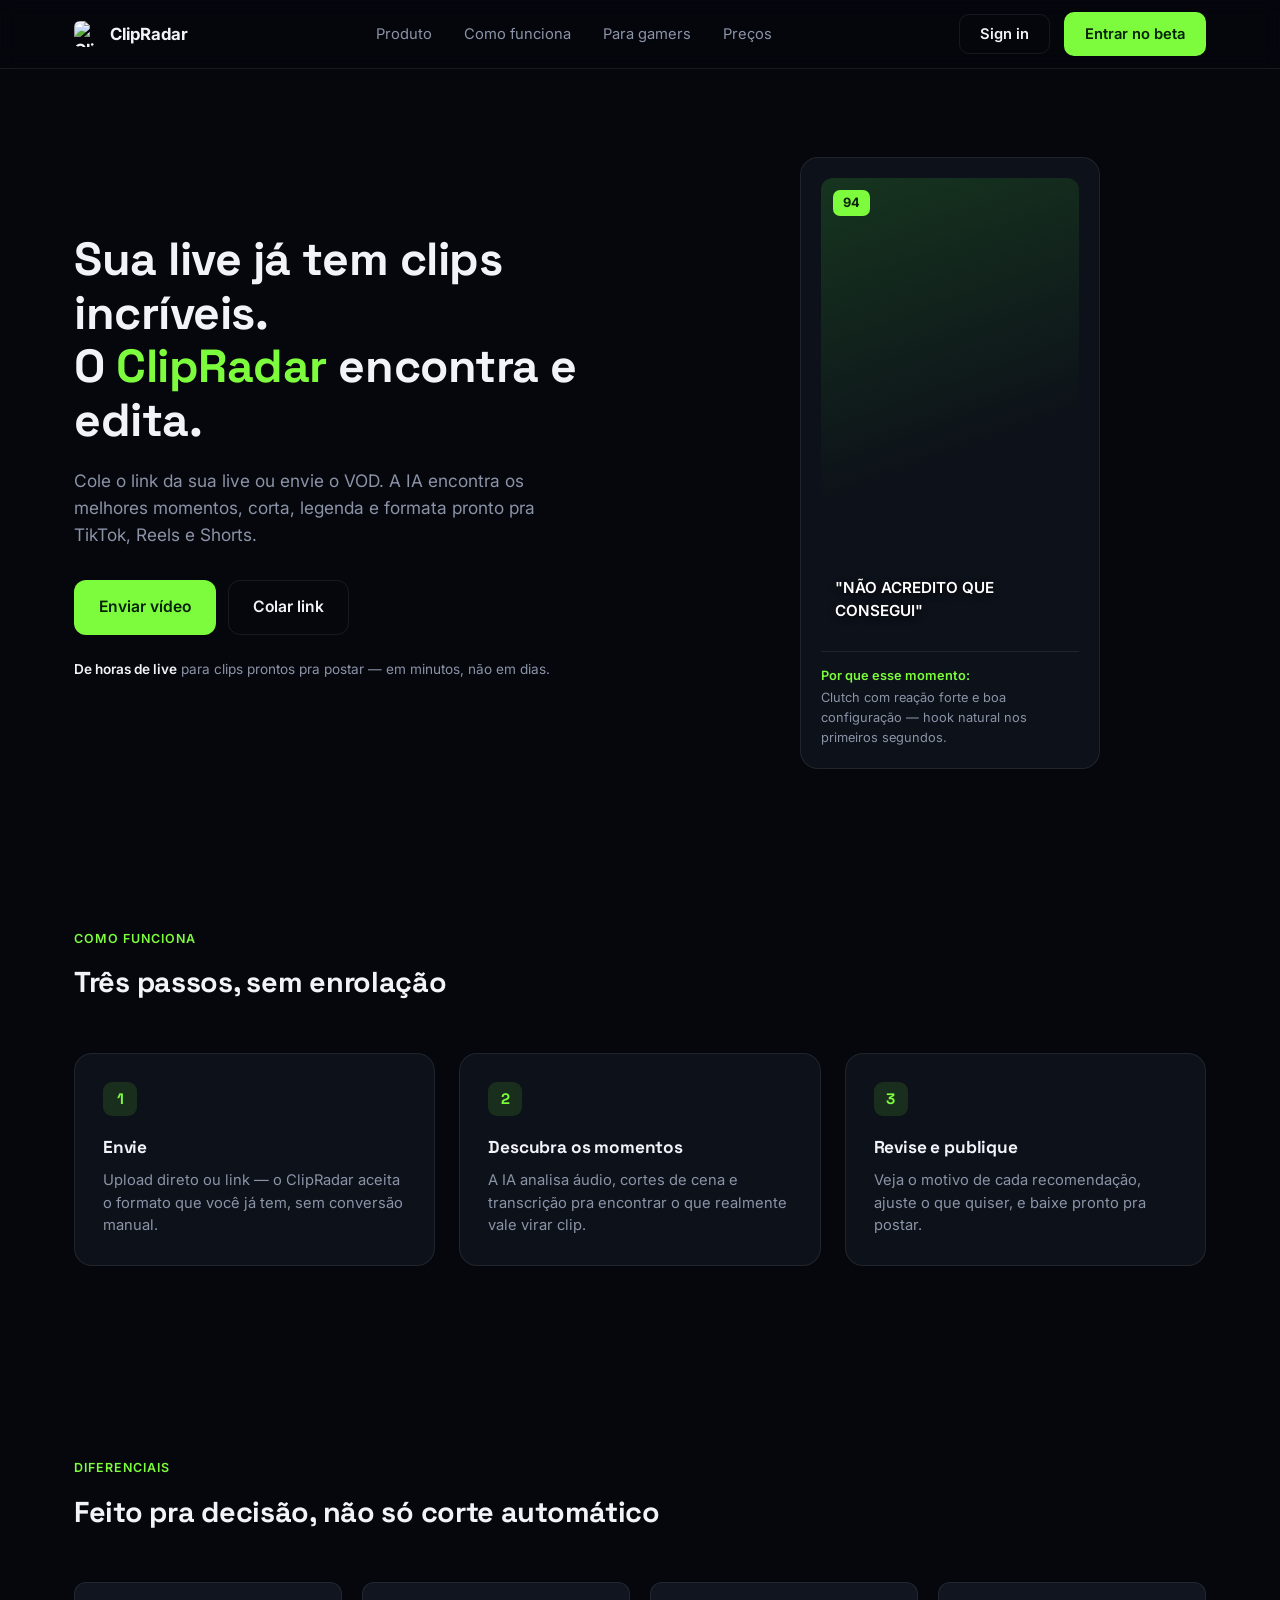
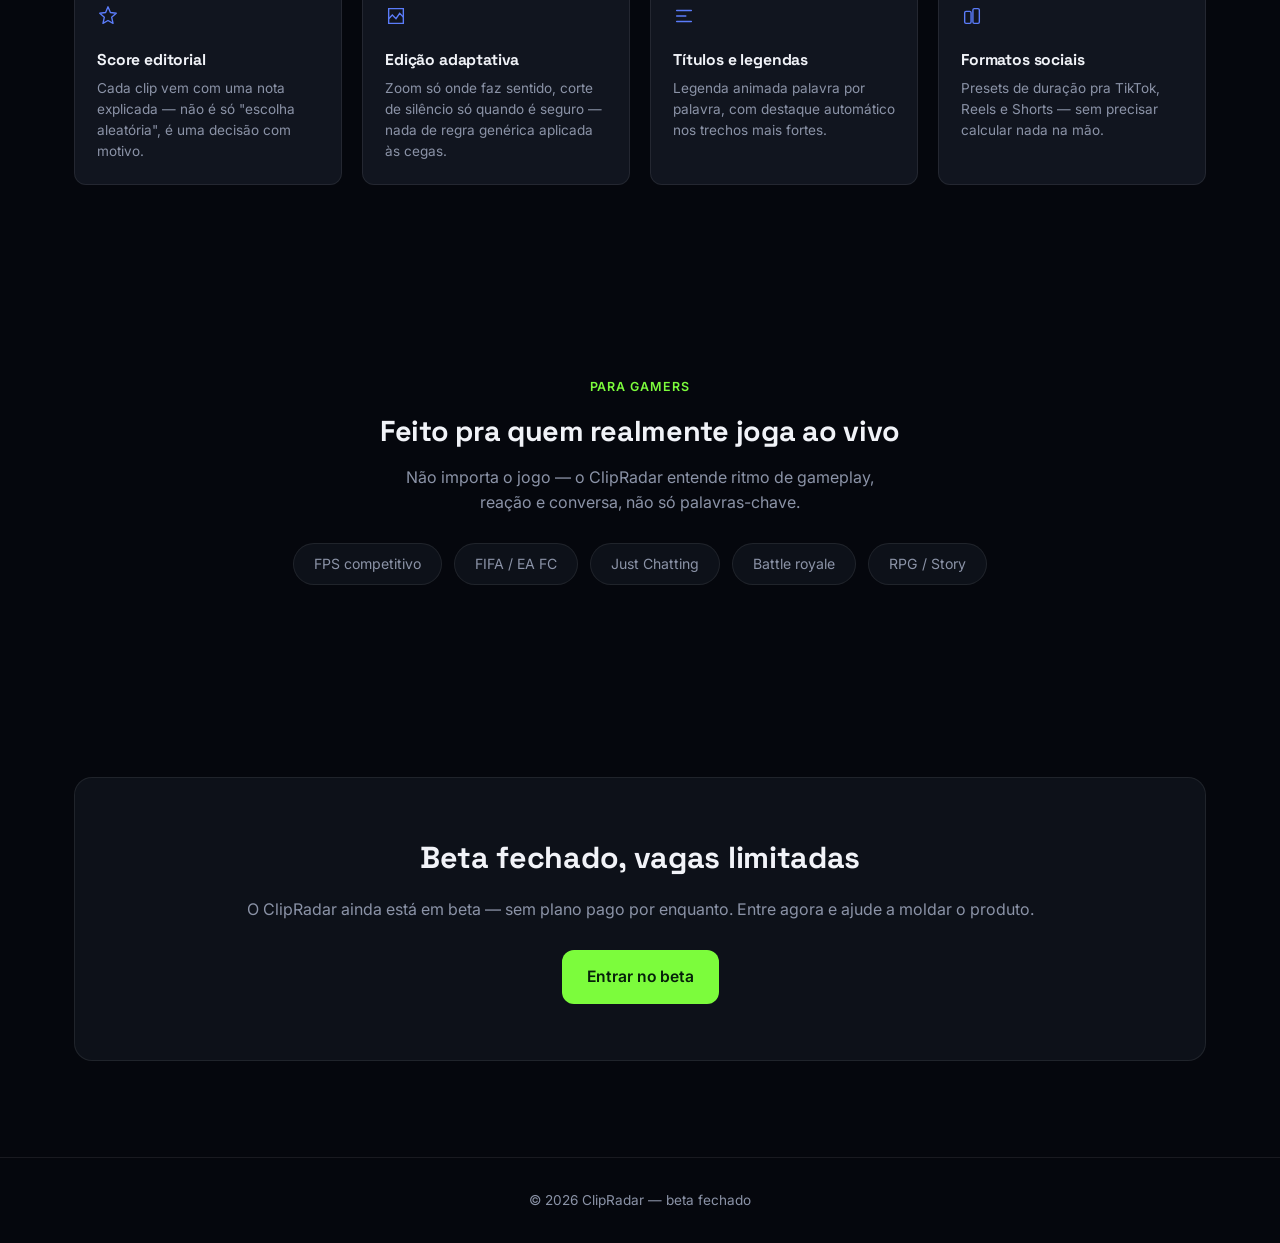
==== web/landing.html @ 2d44263a "Restauracao completa + Fase 1: config central expandida" ====
<!DOCTYPE html>
<html lang="pt-BR">
<head>
<meta charset="UTF-8">
<meta name="viewport" content="width=device-width, initial-scale=1.0">
<title>ClipRadar — Edição de clips com IA para gamers e criadores</title>
<link rel="icon" type="image/png" href="/assets/logo.png">
<link rel="preconnect" href="https://fonts.googleapis.com">
<link href="https://fonts.googleapis.com/css2?family=Space+Grotesk:wght@500;600;700&family=Inter:wght@400;500;600&display=swap" rel="stylesheet">
<style>
  :root {
    --bg-void: #05070d;
    --bg-panel: #0d1119;
    --bg-panel-2: #11151f;
    --border-subtle: rgba(255,255,255,0.08);
    --accent-lime: #7CFC3C;
    --accent-lime-soft: rgba(124,252,60,0.12);
    --accent-secondary: #5B7CFA;
    --text-primary: #F1F3F8;
    --text-muted: #8B93A7;
    --radius-md: 12px;
    --radius-lg: 18px;
  }
  * { box-sizing: border-box; }
  html { scroll-behavior: smooth; }
  body {
    margin: 0;
    background: var(--bg-void);
    color: var(--text-primary);
    font-family: 'Inter', sans-serif;
    -webkit-font-smoothing: antialiased;
    line-height: 1.55;
  }
  a { color: inherit; text-decoration: none; }
  .wrap { max-width: 1180px; margin: 0 auto; padding: 0 24px; }
  h1, h2, h3 { font-family: 'Space Grotesk', sans-serif; margin: 0; letter-spacing: -0.01em; }
  section { padding: 96px 0; }
  .eyebrow { font-size: 0.78rem; font-weight: 600; color: var(--accent-lime); text-transform: uppercase; letter-spacing: 0.08em; margin-bottom: 12px; }

  /* ---------- Header ---------- */
  header {
    position: sticky; top: 0; z-index: 50;
    background: rgba(5,7,13,0.85); backdrop-filter: blur(10px);
    border-bottom: 1px solid var(--border-subtle);
  }
  .header-inner { display: flex; align-items: center; justify-content: space-between; height: 68px; }
  .brand { display: flex; align-items: center; gap: 10px; font-weight: 700; font-size: 1.05rem; }
  .brand-mark { width: 26px; height: 26px; border-radius: 6px; object-fit: cover; }
  nav.main-nav { display: flex; align-items: center; gap: 32px; }
  nav.main-nav a { font-size: 0.92rem; color: var(--text-muted); transition: color 0.15s; }
  nav.main-nav a:hover { color: var(--text-primary); }
  .header-actions { display: flex; align-items: center; gap: 14px; }
  .btn {
    display: inline-flex; align-items: center; justify-content: center; gap: 8px;
    font-family: 'Inter', sans-serif; font-weight: 600; font-size: 0.92rem;
    padding: 10px 20px; border-radius: 10px; border: 1px solid transparent;
    cursor: pointer; transition: all 0.15s;
  }
  .btn-primary { background: var(--accent-lime); color: #06210a; }
  .btn-primary:hover { filter: brightness(1.08); transform: translateY(-1px); }
  .btn-secondary { background: transparent; color: var(--text-primary); border-color: var(--border-subtle); }
  .btn-secondary:hover { border-color: rgba(255,255,255,0.2); }
  .btn:focus-visible { outline: 2px solid var(--accent-secondary); outline-offset: 2px; }

  .menu-toggle { display: none; background: none; border: none; color: var(--text-primary); cursor: pointer; padding: 6px; }

  /* ---------- Hero ---------- */
  .hero { padding: 88px 0 64px; }
  .hero-grid { display: grid; grid-template-columns: 1.05fr 0.95fr; gap: 56px; align-items: center; }
  .hero h1 { font-size: 2.9rem; line-height: 1.16; font-weight: 700; margin-bottom: 20px; }
  .hero h1 .hl { color: var(--accent-lime); }
  .hero p.subtitle { font-size: 1.08rem; color: var(--text-muted); max-width: 46ch; margin-bottom: 32px; }
  .hero-actions { display: flex; gap: 12px; flex-wrap: wrap; margin-bottom: 24px; }
  .btn-lg { padding: 14px 24px; font-size: 0.98rem; border-radius: 12px; }
  .proof-line { font-size: 0.85rem; color: var(--text-muted); }
  .proof-line strong { color: var(--text-primary); font-weight: 600; }

  /* Mockup card */
  .mockup-card {
    background: var(--bg-panel); border: 1px solid var(--border-subtle); border-radius: var(--radius-lg);
    padding: 20px; max-width: 300px; margin: 0 auto;
  }
  .mockup-video {
    aspect-ratio: 9/16; border-radius: var(--radius-md); overflow: hidden; position: relative;
    background: linear-gradient(160deg, #16351f 0%, #0d1119 60%);
    display: flex; align-items: flex-end; padding: 14px;
  }
  .mockup-score {
    position: absolute; top: 12px; left: 12px;
    background: var(--accent-lime); color: #06210a; font-weight: 700; font-size: 0.8rem;
    padding: 3px 10px; border-radius: 7px;
  }
  .mockup-caption {
    color: white; font-weight: 600; font-size: 0.95rem; text-shadow: 0 2px 6px rgba(0,0,0,0.6);
  }
  .mockup-reason {
    margin-top: 14px; font-size: 0.8rem; color: var(--text-muted); padding-top: 14px;
    border-top: 1px solid var(--border-subtle);
  }
  .mockup-reason strong { color: var(--accent-lime); font-weight: 600; display: block; margin-bottom: 3px; }

  /* ---------- Como funciona ---------- */
  .steps-grid { display: grid; grid-template-columns: repeat(3, 1fr); gap: 24px; margin-top: 48px; }
  .step-card {
    background: var(--bg-panel); border: 1px solid var(--border-subtle); border-radius: var(--radius-lg);
    padding: 28px;
  }
  .step-number {
    width: 34px; height: 34px; border-radius: 9px; background: var(--accent-lime-soft);
    color: var(--accent-lime); font-weight: 700; font-family: 'Space Grotesk', sans-serif;
    display: flex; align-items: center; justify-content: center; margin-bottom: 18px; font-size: 0.95rem;
  }
  .step-card h3 { font-size: 1.08rem; margin-bottom: 8px; }
  .step-card p { color: var(--text-muted); font-size: 0.92rem; margin: 0; }

  /* ---------- Diferenciais ---------- */
  .diff-grid { display: grid; grid-template-columns: repeat(4, 1fr); gap: 20px; margin-top: 48px; }
  .diff-card { background: var(--bg-panel-2); border: 1px solid var(--border-subtle); border-radius: var(--radius-md); padding: 22px; }
  .diff-icon { color: var(--accent-secondary); margin-bottom: 14px; }
  .diff-card h3 { font-size: 0.98rem; margin-bottom: 6px; }
  .diff-card p { font-size: 0.85rem; color: var(--text-muted); margin: 0; }

  /* ---------- Gaming ---------- */
  .gaming-section { text-align: center; }
  .game-pills { display: flex; gap: 12px; justify-content: center; flex-wrap: wrap; margin-top: 28px; }
  .game-pill {
    background: var(--bg-panel); border: 1px solid var(--border-subtle); border-radius: 999px;
    padding: 9px 20px; font-size: 0.88rem; color: var(--text-muted);
  }

  /* ---------- CTA final ---------- */
  .final-cta {
    background: var(--bg-panel); border: 1px solid var(--border-subtle); border-radius: var(--radius-lg);
    padding: 56px; text-align: center;
  }
  .final-cta h2 { font-size: 1.9rem; margin-bottom: 14px; }
  .final-cta p { color: var(--text-muted); margin-bottom: 28px; }

  footer { border-top: 1px solid var(--border-subtle); padding: 32px 0; color: var(--text-muted); font-size: 0.85rem; text-align: center; }

  /* ---------- Modal "em breve" ---------- */
  .modal-backdrop {
    position: fixed; inset: 0; background: rgba(5,7,13,0.7); backdrop-filter: blur(3px);
    display: none; align-items: center; justify-content: center; z-index: 100;
  }
  .modal-backdrop.open { display: flex; }
  .modal-box {
    background: var(--bg-panel); border: 1px solid var(--border-subtle); border-radius: var(--radius-lg);
    padding: 32px; max-width: 380px; text-align: center;
  }
  .modal-box h3 { font-size: 1.15rem; margin-bottom: 10px; }
  .modal-box p { color: var(--text-muted); font-size: 0.9rem; margin-bottom: 24px; }

  @media (max-width: 880px) {
    nav.main-nav { display: none; }
    .menu-toggle { display: block; }
    .hero-grid { grid-template-columns: 1fr; }
    .hero h1 { font-size: 2.1rem; }
    .steps-grid, .diff-grid { grid-template-columns: 1fr 1fr; }
    section { padding: 64px 0; }
  }
  @media (max-width: 520px) {
    .steps-grid, .diff-grid { grid-template-columns: 1fr; }
    .hero-actions { flex-direction: column; }
    .header-actions .btn-secondary { display: none; }
  }
</style>
</head>
<body>

<header>
  <div class="wrap header-inner">
    <div class="brand">
      <img class="brand-mark" src="/assets/logo.png" alt="ClipRadar">
      ClipRadar
    </div>
    <nav class="main-nav">
      <a href="#produto">Produto</a>
      <a href="#como-funciona">Como funciona</a>
      <a href="#gamers">Para gamers</a>
      <a href="#precos">Preços</a>
    </nav>
    <div class="header-actions">
      <button class="btn btn-secondary" id="signInBtn">Sign in</button>
      <a class="btn btn-primary" href="/login">Entrar no beta</a>
      <button class="menu-toggle" id="menuToggle" aria-label="Abrir menu">
        <svg width="22" height="22" viewBox="0 0 24 24" fill="none"><path d="M4 7h16M4 12h16M4 17h16" stroke="currentColor" stroke-width="1.8" stroke-linecap="round"/></svg>
      </button>
    </div>
  </div>
</header>

<main>
  <section class="hero" id="produto">
    <div class="wrap hero-grid">
      <div>
        <h1>Sua live já tem clips incríveis.<br>O <span class="hl">ClipRadar</span> encontra e edita.</h1>
        <p class="subtitle">Cole o link da sua live ou envie o VOD. A IA encontra os melhores momentos, corta, legenda e formata pronto pra TikTok, Reels e Shorts.</p>
        <div class="hero-actions">
          <a class="btn btn-primary btn-lg" href="/login">Enviar vídeo</a>
          <a class="btn btn-secondary btn-lg" href="/login">Colar link</a>
        </div>
        <p class="proof-line"><strong>De horas de live</strong> para clips prontos pra postar — em minutos, não em dias.</p>
      </div>
      <div class="mockup-card">
        <div class="mockup-video">
          <div class="mockup-score">94</div>
          <div class="mockup-caption">"NÃO ACREDITO QUE CONSEGUI"</div>
        </div>
        <div class="mockup-reason">
          <strong>Por que esse momento:</strong>
          Clutch com reação forte e boa configuração — hook natural nos primeiros segundos.
        </div>
      </div>
    </div>
  </section>

  <section id="como-funciona">
    <div class="wrap">
      <div class="eyebrow">Como funciona</div>
      <h2 style="font-size:1.8rem;">Três passos, sem enrolação</h2>
      <div class="steps-grid">
        <div class="step-card">
          <div class="step-number">1</div>
          <h3>Envie</h3>
          <p>Upload direto ou link — o ClipRadar aceita o formato que você já tem, sem conversão manual.</p>
        </div>
        <div class="step-card">
          <div class="step-number">2</div>
          <h3>Descubra os momentos</h3>
          <p>A IA analisa áudio, cortes de cena e transcrição pra encontrar o que realmente vale virar clip.</p>
        </div>
        <div class="step-card">
          <div class="step-number">3</div>
          <h3>Revise e publique</h3>
          <p>Veja o motivo de cada recomendação, ajuste o que quiser, e baixe pronto pra postar.</p>
        </div>
      </div>
    </div>
  </section>

  <section>
    <div class="wrap">
      <div class="eyebrow">Diferenciais</div>
      <h2 style="font-size:1.8rem;">Feito pra decisão, não só corte automático</h2>
      <div class="diff-grid">
        <div class="diff-card">
          <div class="diff-icon"><svg width="22" height="22" viewBox="0 0 24 24" fill="none"><path d="M12 2l2.6 6.2L21 9l-5 4.3 1.5 6.7L12 16.9 6.5 20l1.5-6.7L3 9l6.4-.8L12 2z" stroke="currentColor" stroke-width="1.5" stroke-linejoin="round"/></svg></div>
          <h3>Score editorial</h3>
          <p>Cada clip vem com uma nota explicada — não é só "escolha aleatória", é uma decisão com motivo.</p>
        </div>
        <div class="diff-card">
          <div class="diff-icon"><svg width="22" height="22" viewBox="0 0 24 24" fill="none"><path d="M4 4h16v16H4z" stroke="currentColor" stroke-width="1.5"/><path d="M4 15l4-4 4 4 4-6 4 4" stroke="currentColor" stroke-width="1.5" fill="none"/></svg></div>
          <h3>Edição adaptativa</h3>
          <p>Zoom só onde faz sentido, corte de silêncio só quando é seguro — nada de regra genérica aplicada às cegas.</p>
        </div>
        <div class="diff-card">
          <div class="diff-icon"><svg width="22" height="22" viewBox="0 0 24 24" fill="none"><path d="M4 6h16M4 12h10M4 18h16" stroke="currentColor" stroke-width="1.5" stroke-linecap="round"/></svg></div>
          <h3>Títulos e legendas</h3>
          <p>Legenda animada palavra por palavra, com destaque automático nos trechos mais fortes.</p>
        </div>
        <div class="diff-card">
          <div class="diff-icon"><svg width="22" height="22" viewBox="0 0 24 24" fill="none"><rect x="4" y="7" width="7" height="13" rx="1.5" stroke="currentColor" stroke-width="1.5"/><rect x="13" y="4" width="7" height="16" rx="1.5" stroke="currentColor" stroke-width="1.5"/></svg></div>
          <h3>Formatos sociais</h3>
          <p>Presets de duração pra TikTok, Reels e Shorts — sem precisar calcular nada na mão.</p>
        </div>
      </div>
    </div>
  </section>

  <section id="gamers" class="gaming-section">
    <div class="wrap">
      <div class="eyebrow">Para gamers</div>
      <h2 style="font-size:1.8rem;">Feito pra quem realmente joga ao vivo</h2>
      <p style="color:var(--text-muted); max-width:52ch; margin:12px auto 0;">Não importa o jogo — o ClipRadar entende ritmo de gameplay, reação e conversa, não só palavras-chave.</p>
      <div class="game-pills">
        <div class="game-pill">FPS competitivo</div>
        <div class="game-pill">FIFA / EA FC</div>
        <div class="game-pill">Just Chatting</div>
        <div class="game-pill">Battle royale</div>
        <div class="game-pill">RPG / Story</div>
      </div>
    </div>
  </section>

  <section id="precos">
    <div class="wrap">
      <div class="final-cta">
        <h2>Beta fechado, vagas limitadas</h2>
        <p>O ClipRadar ainda está em beta — sem plano pago por enquanto. Entre agora e ajude a moldar o produto.</p>
        <a class="btn btn-primary btn-lg" href="/login">Entrar no beta</a>
      </div>
    </div>
  </section>
</main>

<footer>
  <div class="wrap">© 2026 ClipRadar — beta fechado</div>
</footer>

<div class="modal-backdrop" id="modalBackdrop">
  <div class="modal-box">
    <h3>Login em breve</h3>
    <p>Contas de usuário ainda não existem nesse beta — por enquanto, é só entrar direto e usar.</p>
    <button class="btn btn-primary" id="modalCloseBtn">Entendi</button>
  </div>
</div>

<script>
  const modalBackdrop = document.getElementById('modalBackdrop');
  document.getElementById('signInBtn').addEventListener('click', () => modalBackdrop.classList.add('open'));
  document.getElementById('modalCloseBtn').addEventListener('click', () => modalBackdrop.classList.remove('open'));
  modalBackdrop.addEventListener('click', (e) => { if (e.target === modalBackdrop) modalBackdrop.classList.remove('open'); });
</script>
</body>
</html>
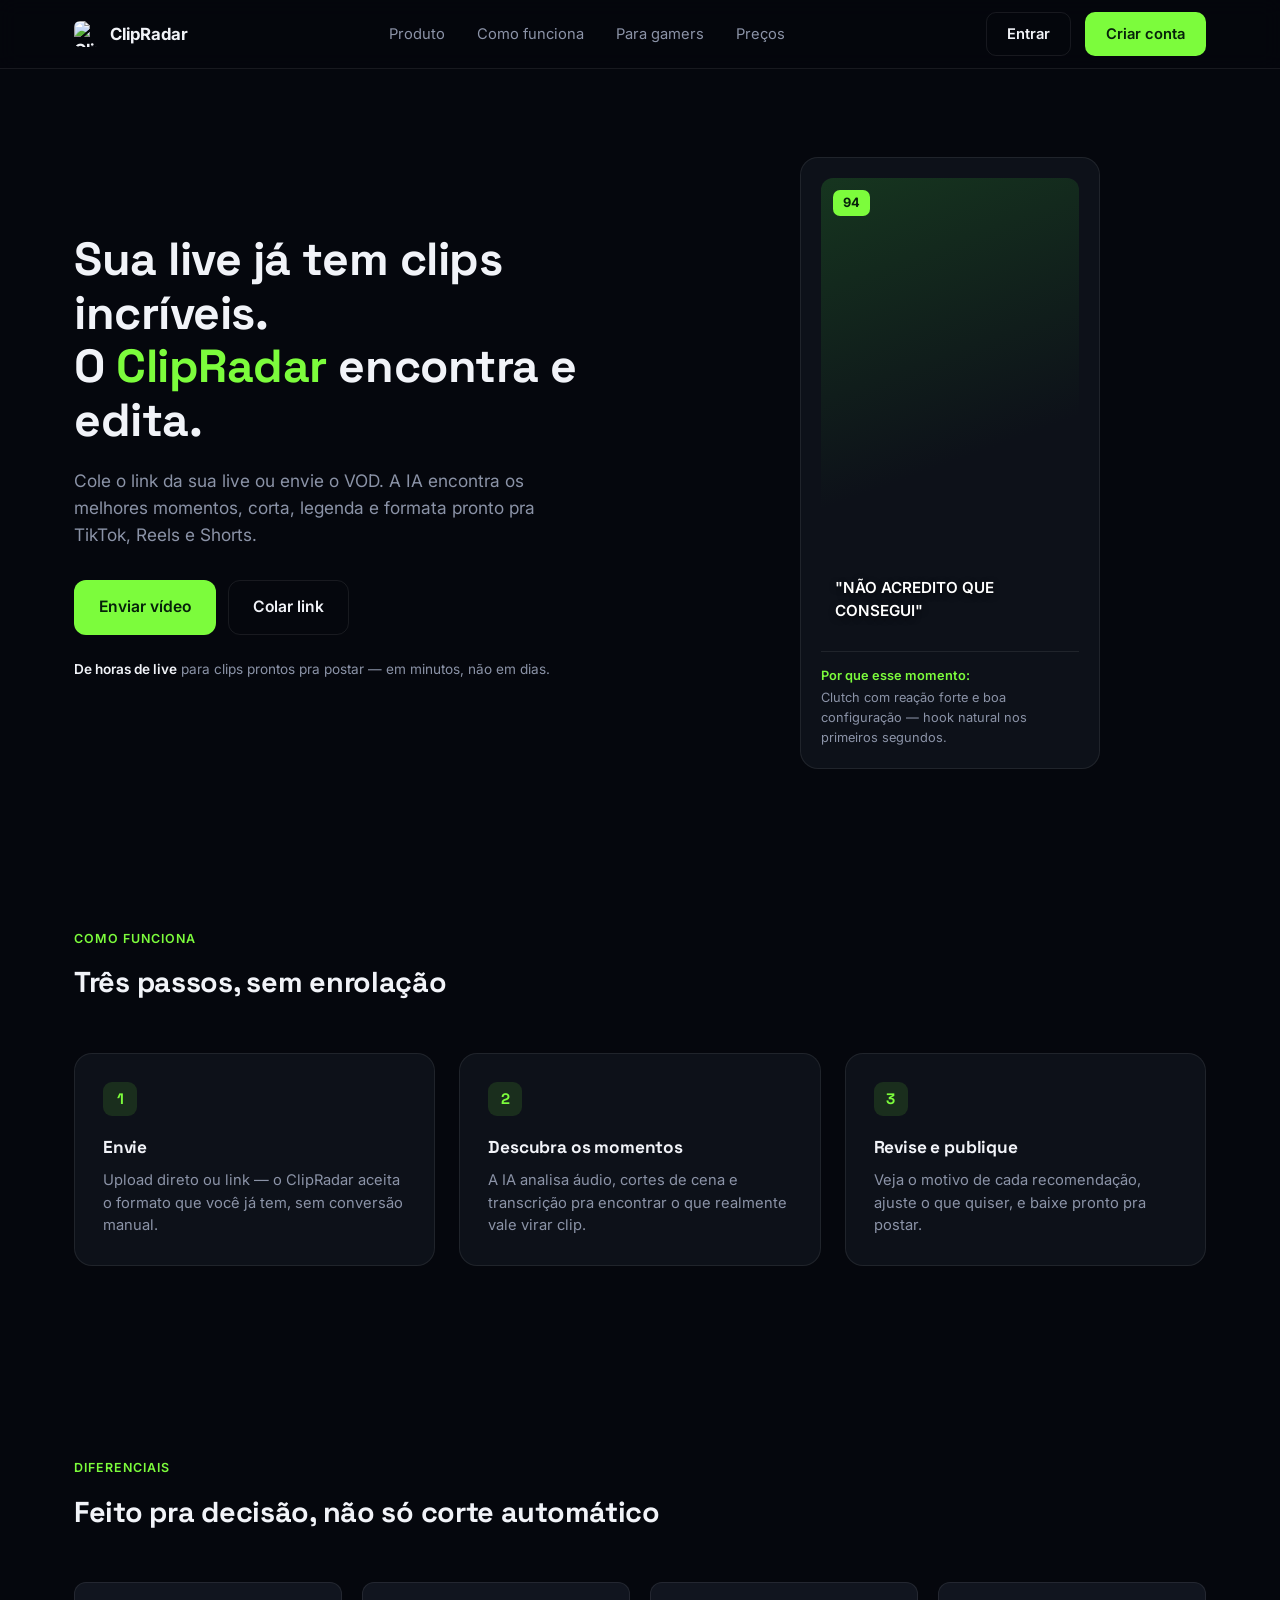
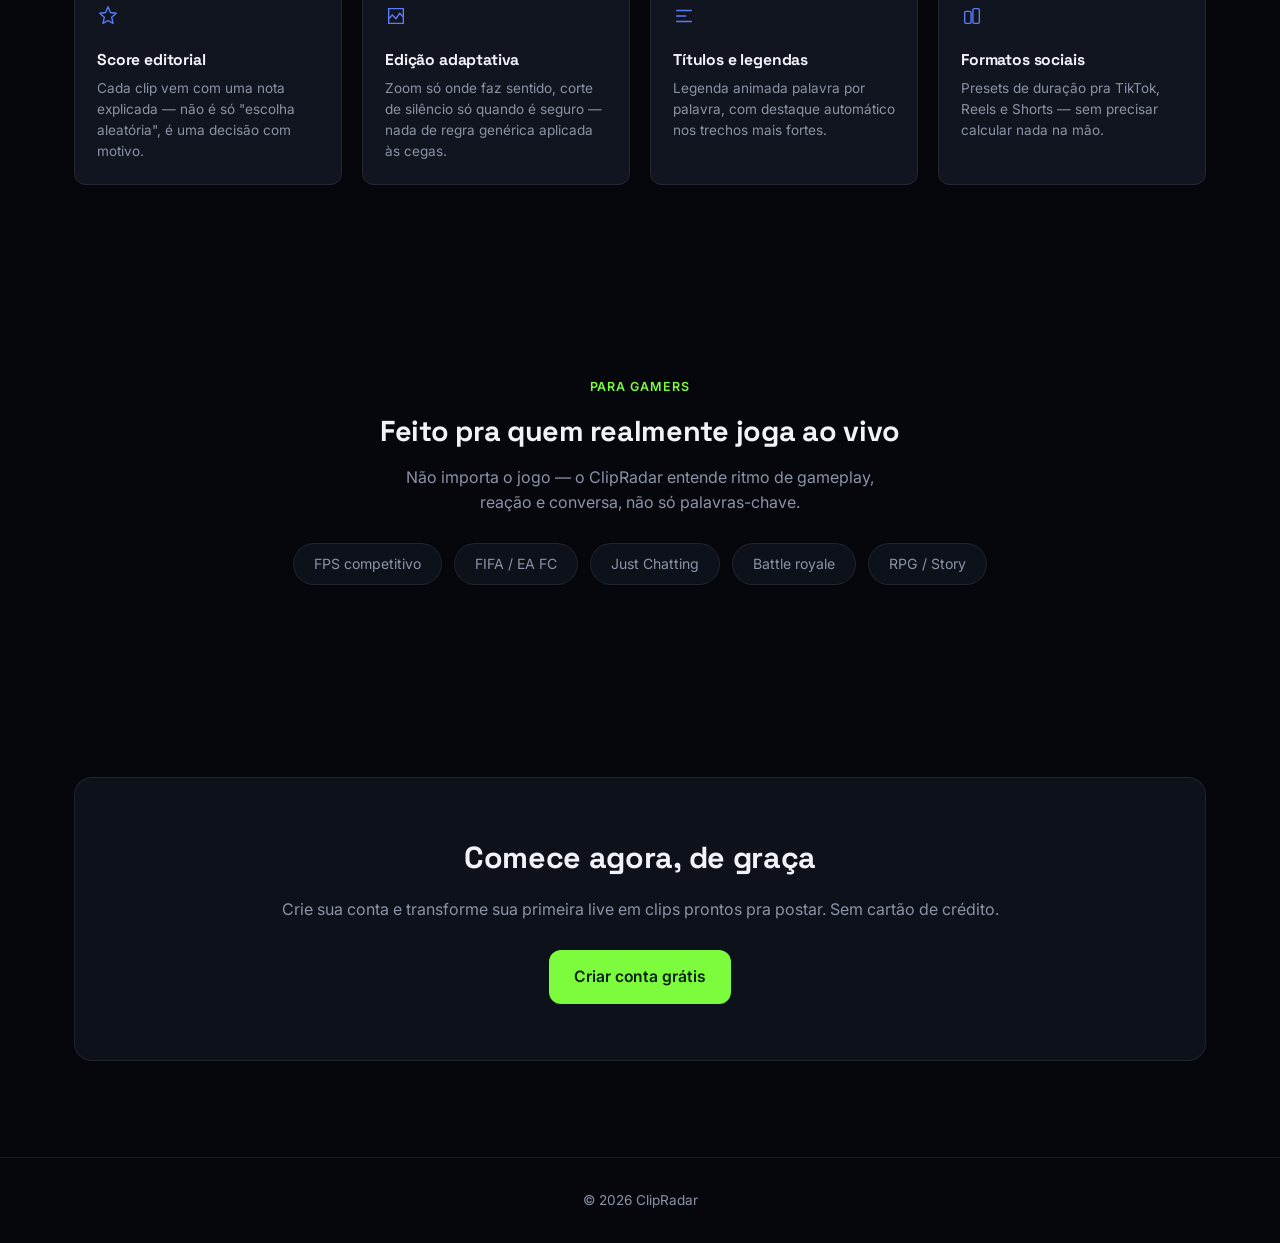
==== commit f72ca8ca: "fase 7 a 10" ====
--- a/web/landing.html
+++ b/web/landing.html
@@ -181,8 +181,8 @@
       <a href="#precos">Preços</a>
     </nav>
     <div class="header-actions">
-      <button class="btn btn-secondary" id="signInBtn">Sign in</button>
-      <a class="btn btn-primary" href="/login">Entrar no beta</a>
+      <a class="btn btn-secondary" href="/login">Entrar</a>
+      <a class="btn btn-primary" href="/login?signup=1">Criar conta</a>
       <button class="menu-toggle" id="menuToggle" aria-label="Abrir menu">
         <svg width="22" height="22" viewBox="0 0 24 24" fill="none"><path d="M4 7h16M4 12h16M4 17h16" stroke="currentColor" stroke-width="1.8" stroke-linecap="round"/></svg>
       </button>
@@ -197,8 +197,8 @@
         <h1>Sua live já tem clips incríveis.<br>O <span class="hl">ClipRadar</span> encontra e edita.</h1>
         <p class="subtitle">Cole o link da sua live ou envie o VOD. A IA encontra os melhores momentos, corta, legenda e formata pronto pra TikTok, Reels e Shorts.</p>
         <div class="hero-actions">
-          <a class="btn btn-primary btn-lg" href="/login">Enviar vídeo</a>
-          <a class="btn btn-secondary btn-lg" href="/login">Colar link</a>
+          <a class="btn btn-primary btn-lg" href="/login?signup=1">Enviar vídeo</a>
+          <a class="btn btn-secondary btn-lg" href="/login?signup=1">Colar link</a>
         </div>
         <p class="proof-line"><strong>De horas de live</strong> para clips prontos pra postar — em minutos, não em dias.</p>
       </div>
@@ -286,31 +286,17 @@
   <section id="precos">
     <div class="wrap">
       <div class="final-cta">
-        <h2>Beta fechado, vagas limitadas</h2>
-        <p>O ClipRadar ainda está em beta — sem plano pago por enquanto. Entre agora e ajude a moldar o produto.</p>
-        <a class="btn btn-primary btn-lg" href="/login">Entrar no beta</a>
+        <h2>Comece agora, de graça</h2>
+        <p>Crie sua conta e transforme sua primeira live em clips prontos pra postar. Sem cartão de crédito.</p>
+        <a class="btn btn-primary btn-lg" href="/login?signup=1">Criar conta grátis</a>
       </div>
     </div>
   </section>
 </main>
 
 <footer>
-  <div class="wrap">© 2026 ClipRadar — beta fechado</div>
+  <div class="wrap">© 2026 ClipRadar</div>
 </footer>
 
-<div class="modal-backdrop" id="modalBackdrop">
-  <div class="modal-box">
-    <h3>Login em breve</h3>
-    <p>Contas de usuário ainda não existem nesse beta — por enquanto, é só entrar direto e usar.</p>
-    <button class="btn btn-primary" id="modalCloseBtn">Entendi</button>
-  </div>
-</div>
-
-<script>
-  const modalBackdrop = document.getElementById('modalBackdrop');
-  document.getElementById('signInBtn').addEventListener('click', () => modalBackdrop.classList.add('open'));
-  document.getElementById('modalCloseBtn').addEventListener('click', () => modalBackdrop.classList.remove('open'));
-  modalBackdrop.addEventListener('click', (e) => { if (e.target === modalBackdrop) modalBackdrop.classList.remove('open'); });
-</script>
 </body>
 </html>
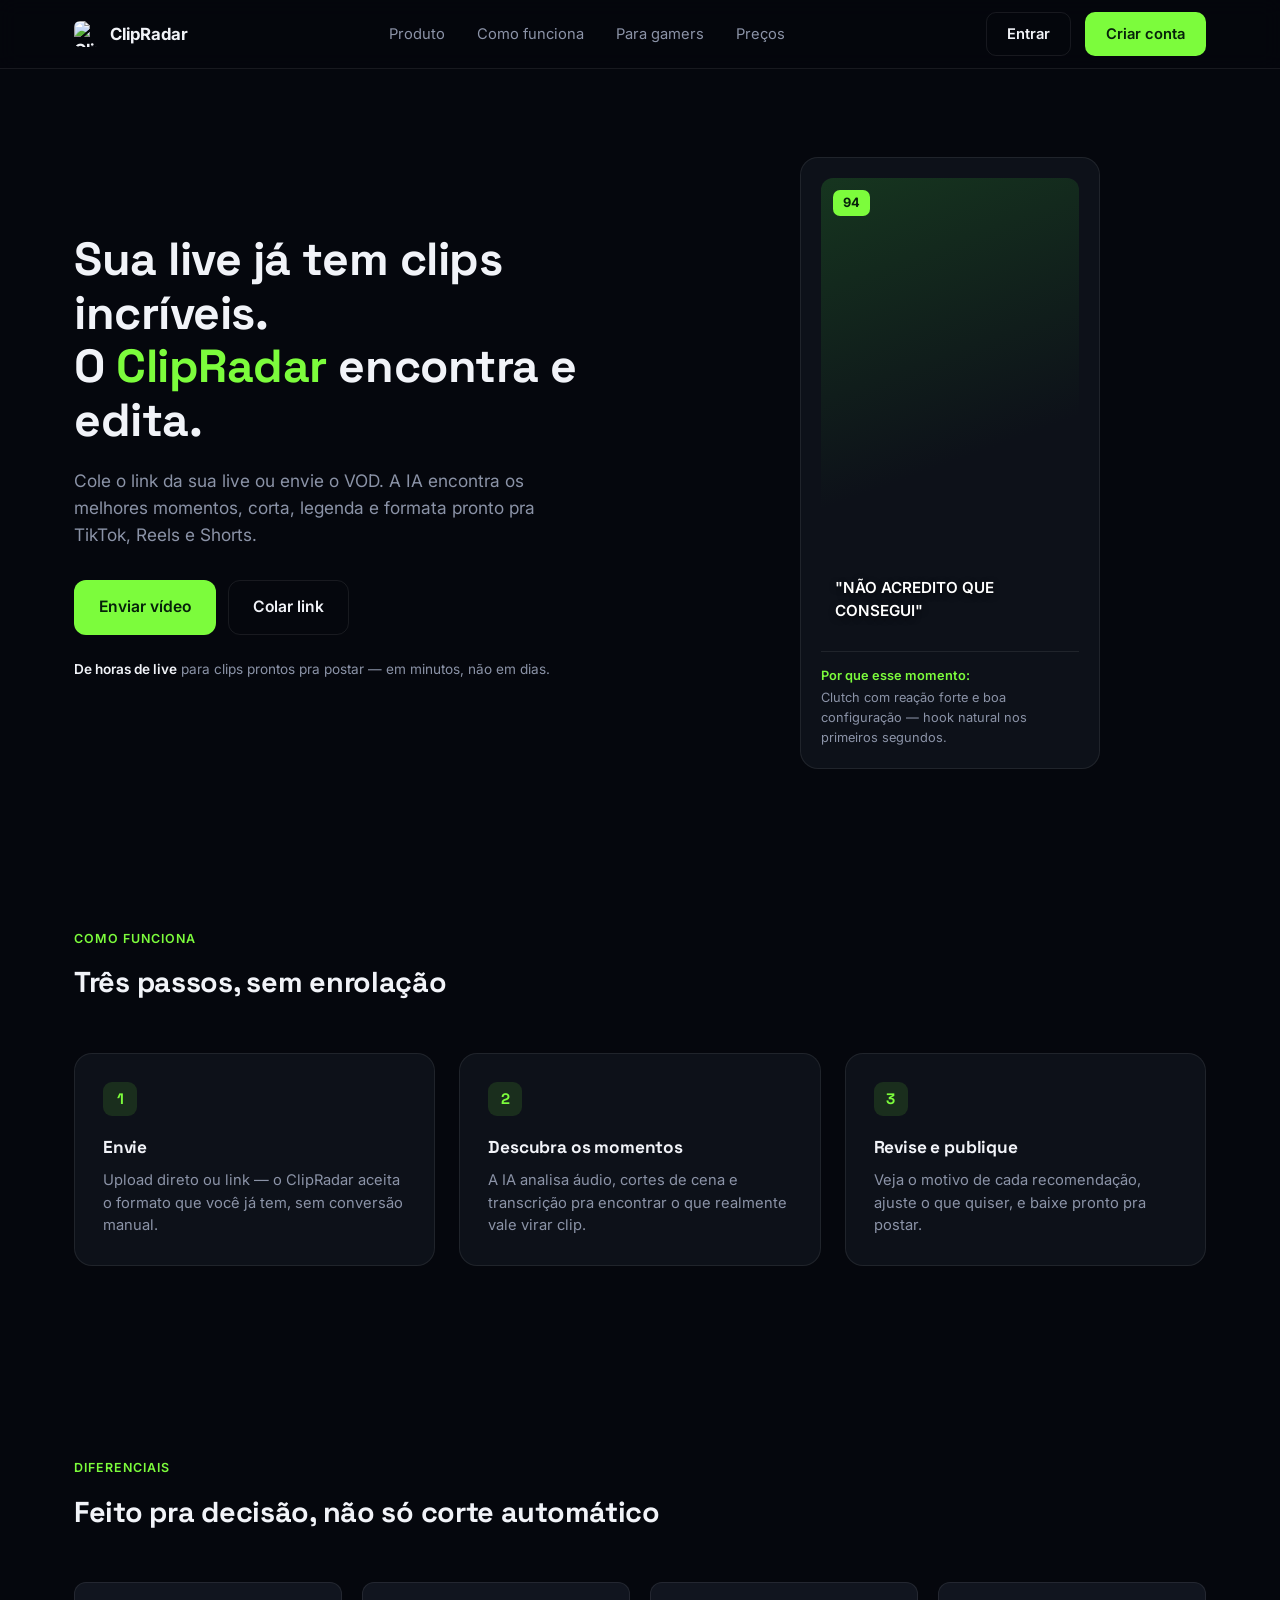
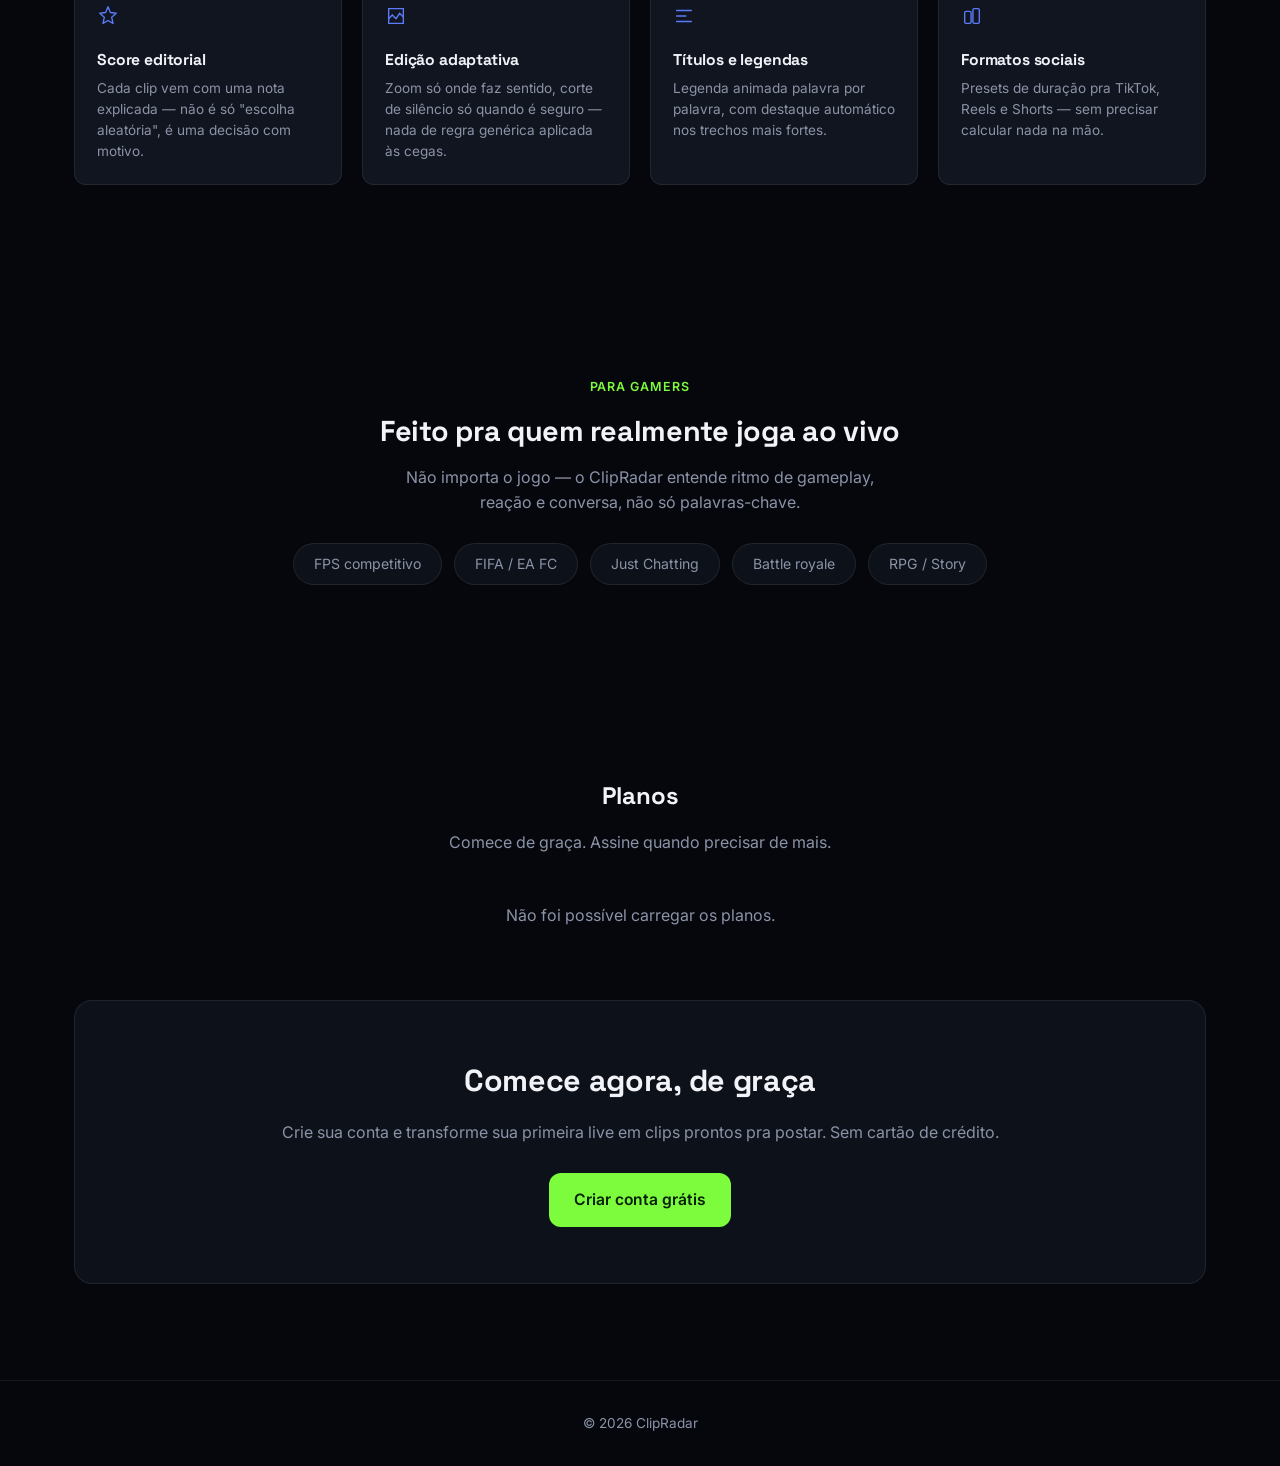
==== commit 9f72adbd: "Watermark" ====
--- a/web/landing.html
+++ b/web/landing.html
@@ -164,6 +164,18 @@
     .hero-actions { flex-direction: column; }
     .header-actions .btn-secondary { display: none; }
   }
+  .pricing-grid { display:grid; grid-template-columns:repeat(auto-fit,minmax(260px,1fr));
+    gap:20px; max-width:760px; margin:0 auto; }
+  .price-card { background:var(--bg-panel); border:1px solid var(--border-subtle);
+    border-radius:var(--radius-lg); padding:28px; }
+  .price-card.featured { border-color:rgba(124,252,60,0.45); }
+  .price-card h3 { font-size:1.1rem; margin-bottom:4px; }
+  .price-card .amount { font-size:2rem; font-weight:700; margin:12px 0 4px; }
+  .price-card .period { color:var(--text-muted); font-size:0.85rem; margin-bottom:20px; }
+  .price-card ul { list-style:none; padding:0; margin:0 0 24px; }
+  .price-card li { padding:7px 0; font-size:0.9rem; color:var(--text-muted);
+    border-bottom:1px solid rgba(255,255,255,0.04); }
+  .price-card li strong { color:var(--text-primary); }
 </style>
 </head>
 <body>
@@ -285,7 +297,15 @@
 
   <section id="precos">
     <div class="wrap">
-      <div class="final-cta">
+      <h2 style="text-align:center;margin-bottom:8px">Planos</h2>
+      <p style="text-align:center;color:var(--text-muted);margin-bottom:32px">
+        Comece de graça. Assine quando precisar de mais.
+      </p>
+      <div class="pricing-grid" id="pricingGrid">
+        <p style="color:var(--text-muted);text-align:center">Carregando…</p>
+      </div>
+
+      <div class="final-cta" style="margin-top:56px">
         <h2>Comece agora, de graça</h2>
         <p>Crie sua conta e transforme sua primeira live em clips prontos pra postar. Sem cartão de crédito.</p>
         <a class="btn btn-primary btn-lg" href="/login?signup=1">Criar conta grátis</a>
@@ -298,5 +318,51 @@
   <div class="wrap">© 2026 ClipRadar</div>
 </footer>
 
+<script>
+// Preço na moeda da região. Detecta pelo fuso horário do navegador — sem
+// pedir permissão de localização e sem serviço externo.
+(function () {
+  const zone = Intl.DateTimeFormat().resolvedOptions().timeZone || '';
+  let country = 'US';
+  if (zone.startsWith('America/Sao_Paulo') || zone.startsWith('America/Bahia')
+      || zone.startsWith('America/Fortaleza') || zone.startsWith('America/Recife')
+      || zone.startsWith('America/Manaus') || zone.startsWith('America/Belem')) {
+    country = 'BR';
+  } else if (zone.startsWith('Europe/London')) {
+    country = 'GB';
+  } else if (zone.startsWith('Europe/')) {
+    country = 'PT';
+  }
+
+  fetch('/api/plans?country=' + country)
+    .then(r => r.json())
+    .then(data => {
+      const grid = document.getElementById('pricingGrid');
+      grid.innerHTML = data.plans.map(p => {
+        const pro = p.id === 'pro';
+        return `
+        <div class="price-card ${pro ? 'featured' : ''}">
+          <h3>${p.name}</h3>
+          <div class="amount">${p.price.formatted}</div>
+          <div class="period">${pro ? 'por mês' : 'para sempre'}</div>
+          <ul>
+            <li><strong>${p.monthly_minutes} min</strong> de vídeo por mês</li>
+            <li>Clips guardados por <strong>${p.retention_days} dias</strong></li>
+            <li>${p.watermark ? 'Com marca d\'água' : '<strong>Sem marca d\'água</strong>'}</li>
+            <li>${p.ai_extras_included ? '<strong>Título e thumbnail por IA</strong>' : 'Título e thumbnail por IA à parte'}</li>
+          </ul>
+          <a class="btn ${pro ? 'btn-primary' : 'btn-secondary'}" href="/login?signup=1"
+             style="width:100%;justify-content:center">
+            ${pro ? 'Assinar' : 'Começar grátis'}
+          </a>
+        </div>`;
+      }).join('');
+    })
+    .catch(() => {
+      document.getElementById('pricingGrid').innerHTML =
+        '<p style="color:var(--text-muted);text-align:center">Não foi possível carregar os planos.</p>';
+    });
+})();
+</script>
 </body>
 </html>
